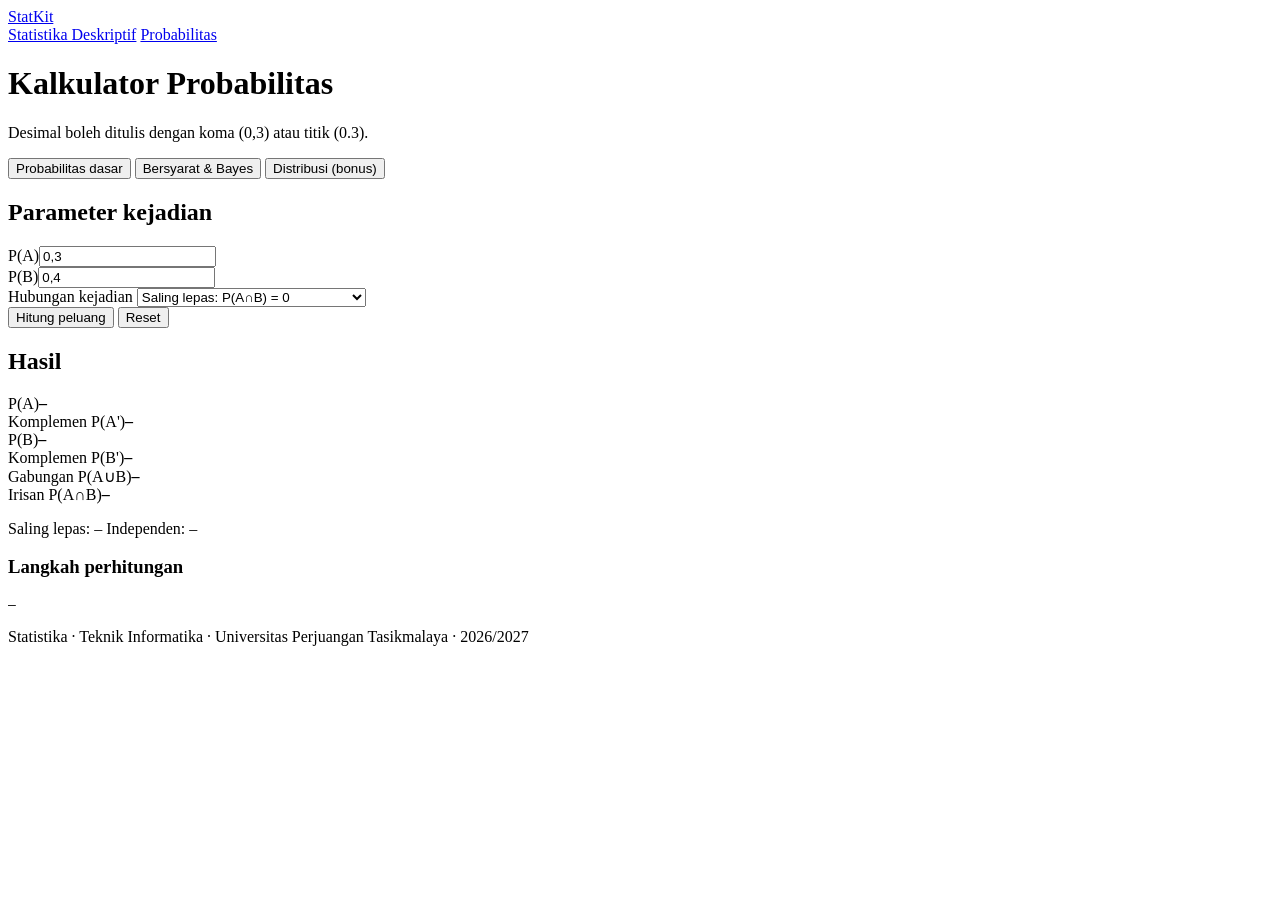
==== probabilitas.html @ f8755452 "update new statistika and probabilitas html" ====
<!DOCTYPE html>
<!--
  HALAMAN PROBABILITAS (SOAL 2): hanya kerangka HTML.
  - Gaya        -> css/probabilitas.css (sertakan aturan: [hidden]{display:none !important})
  - Perhitungan -> js/probalitas.js (fungsi murni tanpa akses DOM)
  - Penghubung  -> js/app.js (dipakai bersama halaman statistik, jadi
                   cek dulu apakah elemen ada sebelum memasang event)
  - Submenu memakai tombol [data-sub] yang menampilkan #panel-<nama>;
    elemen disembunyikan dengan atribut `hidden`, tab aktif memakai aria-selected="true".
-->
<html lang="id">

<head>
    <meta charset="utf-8">
    <meta name="viewport" content="width=device-width, initial-scale=1">
    <title>Probabilitas · StatKit</title>
    <link rel="stylesheet" href="css/probabilitas.css">
    <script src="js/probalitas.js" defer></script>
    <script src="js/app.js" defer></script>
</head>

<body>

    <!-- ============ HEADER & NAVIGASI ============ -->
    <header class="site-header">
        <div class="container">
            <a class="brand" href="statistika.html">StatKit</a>
            <nav class="main-nav" aria-label="Menu utama">
                <a href="statistika.html">Statistika Deskriptif</a>
                <a href="probabilitas.html" aria-current="page">Probabilitas</a>
            </nav>
        </div>
    </header>

    <main class="container">
        <header class="page-header">
            <h1>Kalkulator Probabilitas</h1>
            <p>Desimal boleh ditulis dengan koma (0,3) atau titik (0.3).</p>
        </header>

        <nav class="sub-nav" role="tablist" aria-label="Submenu probabilitas">
            <button id="sub-dasar" data-sub="dasar" role="tab" aria-selected="true">Probabilitas dasar</button>
            <button id="sub-bayes" data-sub="bayes" role="tab" aria-selected="false">Bersyarat &amp; Bayes</button>
            <button id="sub-distribusi" data-sub="distribusi" role="tab" aria-selected="false">Distribusi
                (bonus)</button>
        </nav>

        <!-- ============ A. PROBABILITAS DASAR ============ -->
        <div id="panel-dasar" class="panel layout">
            <form id="form-dasar" class="card" novalidate>
                <h2>Parameter kejadian</h2>
                <div class="field"><label for="input-pa">P(A)</label><input id="input-pa" inputmode="decimal"
                        value="0,3"></div>
                <div class="field"><label for="input-pb">P(B)</label><input id="input-pb" inputmode="decimal"
                        value="0,4"></div>
                <div class="field">
                    <label for="select-relasi">Hubungan kejadian</label>
                    <select id="select-relasi">
                        <option value="exclusive">Saling lepas: P(A∩B) = 0</option>
                        <option value="independent">Independen: P(A∩B) = P(A) × P(B)</option>
                        <option value="custom">P(A∩B) diketahui</option>
                    </select>
                </div>
                <div id="wrapper-pab" class="field" hidden>
                    <label for="input-pab">P(A∩B)</label><input id="input-pab" inputmode="decimal" value="0,1">
                </div>
                <div class="actions">
                    <button id="btn-hitung-prob" type="submit">Hitung peluang</button>
                    <button id="btn-reset-prob" type="button">Reset</button>
                </div>
                <p id="alert-prob" class="alert" role="alert" hidden></p>
            </form>

            <section class="card">
                <h2>Hasil</h2>
                <div class="kpi-grid">
                    <div class="kpi"><span class="kpi-label">P(A)</span><strong id="prob-pa">–</strong></div>
                    <div class="kpi"><span class="kpi-label">Komplemen P(A')</span><strong id="prob-pac">–</strong>
                    </div>
                    <div class="kpi"><span class="kpi-label">P(B)</span><strong id="prob-pb">–</strong></div>
                    <div class="kpi"><span class="kpi-label">Komplemen P(B')</span><strong id="prob-pbc">–</strong>
                    </div>
                    <div class="kpi"><span class="kpi-label">Gabungan P(A∪B)</span><strong id="prob-union">–</strong>
                    </div>
                    <div class="kpi"><span class="kpi-label">Irisan P(A∩B)</span><strong id="prob-inter">–</strong>
                    </div>
                </div>
                <p class="status">
                    <span id="chip-lepas">Saling lepas: –</span>
                    <span id="chip-independen">Independen: –</span>
                </p>
                <h3>Langkah perhitungan</h3>
                <pre id="formula-walkthrough">–</pre>
            </section>
        </div>

        <!-- ============ B. BERSYARAT & BAYES ============ -->
        <div id="panel-bayes" class="panel" hidden>
            <section class="card">
                <h2>Probabilitas bersyarat P(A|B)</h2>
                <p class="formula">P(A|B) = P(A∩B) / P(B)</p>
                <div class="field"><label for="input-cond-ab">P(A∩B)</label><input id="input-cond-ab"
                        inputmode="decimal" value="0,12"></div>
                <div class="field"><label for="input-cond-b">P(B)</label><input id="input-cond-b" inputmode="decimal"
                        value="0,4"></div>
                <button id="btn-cond" type="button">Hitung</button>
                <p>P(A|B) = <strong id="res-cond">–</strong></p>
                <p id="cond-interpretasi"></p>
                <p id="alert-cond" class="alert" role="alert" hidden></p>
            </section>

            <section class="card">
                <h2>Teorema Bayes: filter email phishing</h2>
                <p class="formula">P(Phishing|Ditandai) = P(Ditandai|Phishing) · P(Phishing) / P(Ditandai)</p>
                <div class="layout">
                    <form id="form-bayes" novalidate>
                        <div class="field"><label for="input-prevalensi">Prevalensi phishing (%)</label><input
                                id="input-prevalensi" inputmode="decimal" value="8"></div>
                        <div class="field"><label for="input-sensitivitas">Sensitivitas deteksi: P(Ditandai | Phishing)
                                (%)</label><input id="input-sensitivitas" inputmode="decimal" value="92"></div>
                        <div class="field"><label for="input-fpr">False positive: P(Ditandai | Email normal)
                                (%)</label><input id="input-fpr" inputmode="decimal" value="3"></div>
                        <div class="actions">
                            <button id="btn-bayes" type="submit">Analisis Bayes</button>
                            <button id="btn-reset-bayes" type="button">Reset</button>
                        </div>
                        <p id="alert-bayes" class="alert" role="alert" hidden></p>
                    </form>

                    <div class="results">
                        <div class="kpi-grid">
                            <div class="kpi"><span class="kpi-label">P(Ditandai)</span><strong
                                    id="bayes-pflag">–</strong></div>
                            <div class="kpi"><span class="kpi-label">P(Phishing | Ditandai)</span><strong
                                    id="bayes-posterior">–</strong></div>
                        </div>
                        <div class="proportion" aria-label="Komposisi email yang ditandai">
                            <div id="bar-tp" class="bar bar-tp" style="width:50%">–</div>
                            <div id="bar-fp" class="bar bar-fp" style="width:50%">–</div>
                        </div>
                        <aside class="callout">
                            <h3>Interpretasi</h3>
                            <p id="bayes-interpretasi">Tekan Analisis Bayes untuk melihat interpretasi hasil.</p>
                        </aside>
                    </div>
                </div>
            </section>
        </div>

        <!-- ============ BONUS: DISTRIBUSI ============ -->
        <div id="panel-distribusi" class="panel" hidden>
            <section class="card">
                <h2>Distribusi Binomial</h2>
                <p class="formula">P(X=k) = C(n,k) · pᵏ · (1−p)ⁿ⁻ᵏ</p>
                <div class="field"><label for="input-bin-n">n</label><input id="input-bin-n" inputmode="numeric"
                        value="10"></div>
                <div class="field"><label for="input-bin-p">p</label><input id="input-bin-p" inputmode="decimal"
                        value="0,5"></div>
                <div class="field"><label for="input-bin-k">k</label><input id="input-bin-k" inputmode="numeric"
                        value="5"></div>
                <button id="btn-bin" type="button">Hitung</button>
                <p>P(X = k) = <strong id="res-bin-eq">–</strong></p>
                <p>P(X ≤ k) = <strong id="res-bin-le">–</strong></p>
                <p id="alert-bin" class="alert" role="alert" hidden></p>
            </section>

            <section class="card">
                <h2>Distribusi Poisson</h2>
                <p class="formula">P(X=k) = λᵏ · e⁻ˡ / k!</p>
                <div class="field"><label for="input-poi-l">λ (rata-rata kejadian)</label><input id="input-poi-l"
                        inputmode="decimal" value="4,2"></div>
                <div class="field"><label for="input-poi-k">k</label><input id="input-poi-k" inputmode="numeric"
                        value="4"></div>
                <button id="btn-poi" type="button">Hitung</button>
                <p>P(X = k) = <strong id="res-poi-eq">–</strong></p>
                <p>P(X ≤ k) = <strong id="res-poi-le">–</strong></p>
                <p id="alert-poi" class="alert" role="alert" hidden></p>
            </section>
        </div>
    </main>

    <footer class="site-footer">
        <p>Statistika · Teknik Informatika · Universitas Perjuangan Tasikmalaya · 2026/2027</p>
    </footer>

</body>

</html>
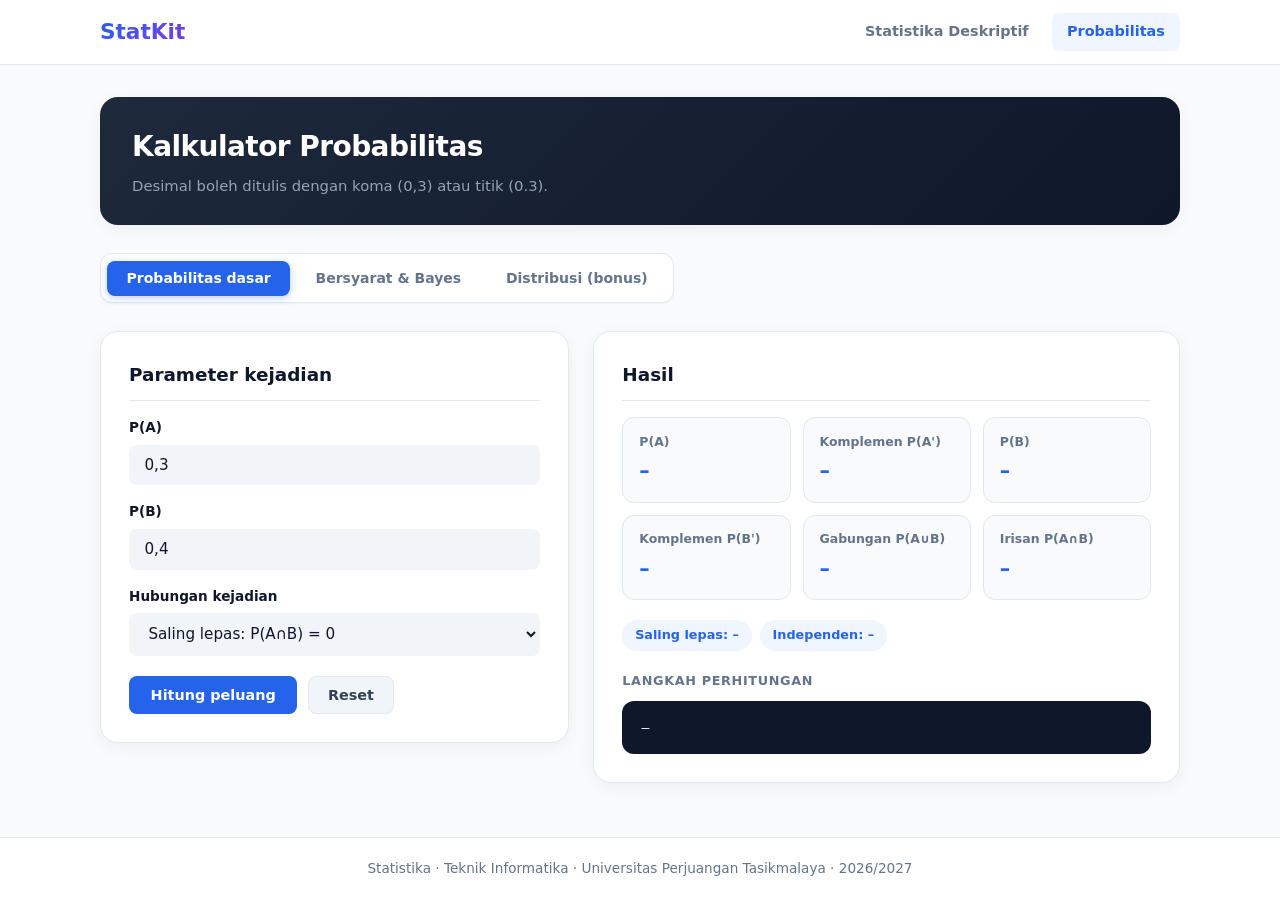
==== commit c2cc9aca: "update probabilitas.js" ====
--- a/probabilitas.html
+++ b/probabilitas.html
@@ -1,13 +1,4 @@
 <!DOCTYPE html>
-<!--
-  HALAMAN PROBABILITAS (SOAL 2): hanya kerangka HTML.
-  - Gaya        -> css/probabilitas.css (sertakan aturan: [hidden]{display:none !important})
-  - Perhitungan -> js/probalitas.js (fungsi murni tanpa akses DOM)
-  - Penghubung  -> js/app.js (dipakai bersama halaman statistik, jadi
-                   cek dulu apakah elemen ada sebelum memasang event)
-  - Submenu memakai tombol [data-sub] yang menampilkan #panel-<nama>;
-    elemen disembunyikan dengan atribut `hidden`, tab aktif memakai aria-selected="true".
--->
 <html lang="id">
 
 <head>
@@ -15,7 +6,7 @@
     <meta name="viewport" content="width=device-width, initial-scale=1">
     <title>Probabilitas · StatKit</title>
     <link rel="stylesheet" href="css/probabilitas.css">
-    <script src="js/probalitas.js" defer></script>
+    <script src="js/probabilitas.js" defer></script>
     <script src="js/app.js" defer></script>
 </head>
 
--- a/css/probabilitas.css
+++ b/css/probabilitas.css
@@ -0,0 +1,521 @@
+/* ==========================================================================
+   1. VARIABEL & TEMA WARNA
+   ========================================================================== */
+:root {
+    --primary: #2563eb;
+    --primary-dark: #1d4ed8;
+    --primary-tint: #eff6ff;
+    --accent: #7c3aed;
+    --success: #059669;
+    --warning: #d97706;
+    --danger: #dc2626;
+    --danger-tint: #fef2f2;
+
+    --bg-main: #f8fafc;
+    --bg-card: #ffffff;
+    --bg-field: #f1f5f9;
+
+    --text-dark: #0f172a;
+    --text-body: #334155;
+    --text-muted: #64748b;
+
+    --border: #e2e8f0;
+    --radius-sm: 8px;
+    --radius-md: 12px;
+    --radius-lg: 18px;
+    --radius-pill: 9999px;
+
+    --shadow: 0 4px 20px -2px rgba(15, 23, 42, 0.06);
+    --transition: all 0.2s cubic-bezier(0.4, 0, 0.2, 1);
+}
+
+/* ==========================================================================
+   2. RESET & STRUKTUR DASAR
+   ========================================================================== */
+*,
+*::before,
+*::after {
+    box-sizing: border-box;
+    margin: 0;
+    padding: 0;
+}
+
+body {
+    font-family: 'Inter', system-ui, -apple-system, sans-serif;
+    background-color: var(--bg-main);
+    color: var(--text-body);
+    line-height: 1.6;
+    min-height: 100vh;
+    display: flex;
+    flex-direction: column;
+}
+
+.container {
+    width: 100%;
+    max-width: 1120px;
+    margin: 0 auto;
+    padding: 0 1.25rem;
+}
+
+/* ==========================================================================
+   3. HEADER & NAVIGASI UTAMA
+   ========================================================================== */
+.site-header {
+    background-color: var(--bg-card);
+    border-bottom: 1px solid var(--border);
+    position: sticky;
+    top: 0;
+    z-index: 50;
+}
+
+.site-header .container {
+    display: flex;
+    align-items: center;
+    justify-content: space-between;
+    height: 64px;
+}
+
+.brand {
+    font-size: 1.35rem;
+    font-weight: 800;
+    text-decoration: none;
+    background: linear-gradient(135deg, var(--primary), var(--accent));
+    -webkit-background-clip: text;
+    -webkit-text-fill-color: transparent;
+}
+
+.main-nav {
+    display: flex;
+    gap: 0.5rem;
+}
+
+.main-nav a {
+    text-decoration: none;
+    color: var(--text-muted);
+    font-size: 0.9rem;
+    font-weight: 600;
+    padding: 0.45rem 0.95rem;
+    border-radius: var(--radius-sm);
+    transition: var(--transition);
+}
+
+.main-nav a:hover {
+    color: var(--text-dark);
+    background-color: var(--bg-field);
+}
+
+.main-nav a[aria-current="page"] {
+    color: var(--primary);
+    background-color: var(--primary-tint);
+}
+
+/* ==========================================================================
+   4. JUDUL HALAMAN & TAB SUB-NAVIGASI
+   ========================================================================== */
+main.container {
+    flex: 1;
+    padding-top: 2rem;
+    padding-bottom: 3rem;
+}
+
+.page-header {
+    background: linear-gradient(135deg, #1e293b 0%, #0f172a 100%);
+    color: #ffffff;
+    padding: 1.75rem 2rem;
+    border-radius: var(--radius-lg);
+    margin-bottom: 1.75rem;
+    box-shadow: var(--shadow);
+}
+
+.page-header h1 {
+    font-size: 1.75rem;
+    font-weight: 800;
+    letter-spacing: -0.02em;
+    margin-bottom: 0.25rem;
+}
+
+.page-header p {
+    color: #94a3b8;
+    font-size: 0.925rem;
+}
+
+.sub-nav {
+    display: inline-flex;
+    flex-wrap: wrap;
+    gap: 0.4rem;
+    background-color: var(--bg-card);
+    border: 1px solid var(--border);
+    padding: 0.4rem;
+    border-radius: var(--radius-md);
+    margin-bottom: 1.75rem;
+    box-shadow: 0 1px 2px rgba(0, 0, 0, 0.03);
+}
+
+.sub-nav button {
+    appearance: none;
+    border: none;
+    background: transparent;
+    padding: 0.6rem 1.2rem;
+    font-family: inherit;
+    font-size: 0.875rem;
+    font-weight: 600;
+    color: var(--text-muted);
+    border-radius: var(--radius-sm);
+    cursor: pointer;
+    transition: var(--transition);
+}
+
+.sub-nav button:hover {
+    color: var(--text-dark);
+}
+
+.sub-nav button[aria-selected="true"] {
+    background-color: var(--primary);
+    color: #ffffff;
+    box-shadow: 0 2px 8px rgba(37, 99, 235, 0.3);
+}
+
+/* ==========================================================================
+   5. GRID PANEL & KARTU (CARD)
+   ========================================================================== */
+.panel[hidden] {
+    display: none !important;
+}
+
+#panel-dasar.layout {
+    display: grid;
+    grid-template-columns: 1fr 1.25fr;
+    gap: 1.5rem;
+    align-items: start;
+}
+
+#panel-bayes:not([hidden]) {
+    display: grid;
+    gap: 1.5rem;
+}
+
+#panel-bayes .layout {
+    display: grid;
+    grid-template-columns: 1fr 1.25fr;
+    gap: 2rem;
+    align-items: start;
+}
+
+#panel-distribusi:not([hidden]) {
+    display: grid;
+    grid-template-columns: repeat(auto-fit, minmax(310px, 1fr));
+    gap: 1.5rem;
+    align-items: start;
+}
+
+.card {
+    background-color: var(--bg-card);
+    border: 1px solid var(--border);
+    border-radius: var(--radius-lg);
+    padding: 1.75rem;
+    box-shadow: var(--shadow);
+}
+
+.card h2 {
+    font-size: 1.15rem;
+    font-weight: 700;
+    color: var(--text-dark);
+    margin-bottom: 1rem;
+    padding-bottom: 0.65rem;
+    border-bottom: 1px solid var(--border);
+}
+
+.card h3 {
+    font-size: 0.8rem;
+    font-weight: 700;
+    text-transform: uppercase;
+    letter-spacing: 0.05em;
+    color: var(--text-muted);
+    margin: 1.25rem 0 0.6rem;
+}
+
+.formula {
+    font-family: 'JetBrains Mono', 'Fira Code', monospace;
+    font-size: 0.85rem;
+    font-weight: 600;
+    color: var(--accent);
+    background-color: #f5f3ff;
+    border: 1px solid #ddd6fe;
+    padding: 0.6rem 0.9rem;
+    border-radius: var(--radius-sm);
+    margin-bottom: 1.25rem;
+}
+
+/* ==========================================================================
+   6. FORMULIR, INPUT & TOMBOL
+   ========================================================================== */
+.field {
+    margin-bottom: 1rem;
+}
+
+.field[hidden] {
+    display: none;
+}
+
+.field label {
+    display: block;
+    font-size: 0.85rem;
+    font-weight: 600;
+    color: var(--text-dark);
+    margin-bottom: 0.35rem;
+}
+
+.field input,
+.field select {
+    width: 100%;
+    padding: 0.65rem 0.9rem;
+    font-family: inherit;
+    font-size: 0.95rem;
+    color: var(--text-dark);
+    background-color: var(--bg-field);
+    border: 1.5px solid transparent;
+    border-radius: var(--radius-sm);
+    transition: var(--transition);
+}
+
+.field input:focus,
+.field select:focus {
+    outline: none;
+    background-color: var(--bg-card);
+    border-color: var(--primary);
+    box-shadow: 0 0 0 3px rgba(37, 99, 235, 0.15);
+}
+
+.actions {
+    display: flex;
+    gap: 0.65rem;
+    margin-top: 1.25rem;
+}
+
+button[type="submit"],
+#btn-cond,
+#btn-bin,
+#btn-poi,
+#btn-norm {
+    background-color: var(--primary);
+    color: #ffffff;
+    border: none;
+    padding: 0.65rem 1.35rem;
+    font-family: inherit;
+    font-size: 0.9rem;
+    font-weight: 600;
+    border-radius: var(--radius-sm);
+    cursor: pointer;
+    transition: var(--transition);
+}
+
+button[type="submit"]:hover,
+#btn-cond:hover,
+#btn-bin:hover,
+#btn-poi:hover,
+#btn-norm:hover {
+    background-color: var(--primary-dark);
+    transform: translateY(-1px);
+}
+
+button[type="button"]:not(#btn-cond):not(#btn-bin):not(#btn-poi):not(#btn-norm) {
+    background-color: var(--bg-field);
+    color: var(--text-body);
+    border: 1px solid var(--border);
+    padding: 0.65rem 1.2rem;
+    font-family: inherit;
+    font-size: 0.9rem;
+    font-weight: 600;
+    border-radius: var(--radius-sm);
+    cursor: pointer;
+    transition: var(--transition);
+}
+
+button[type="button"]:not(#btn-cond):not(#btn-bin):not(#btn-poi):not(#btn-norm):hover {
+    background-color: #e2e8f0;
+}
+
+/* ==========================================================================
+   7. HASIL KPI, STATUS & WALKTHROUGH
+   ========================================================================== */
+.kpi-grid {
+    display: grid;
+    grid-template-columns: repeat(auto-fit, minmax(140px, 1fr));
+    gap: 0.75rem;
+    margin-bottom: 1.25rem;
+}
+
+.kpi {
+    background-color: var(--bg-main);
+    border: 1px solid var(--border);
+    border-radius: var(--radius-md);
+    padding: 0.85rem 1rem;
+    display: flex;
+    flex-direction: column;
+    gap: 0.2rem;
+}
+
+.kpi-label {
+    font-size: 0.78rem;
+    font-weight: 600;
+    color: var(--text-muted);
+}
+
+.kpi strong {
+    font-size: 1.3rem;
+    font-weight: 800;
+    color: var(--primary);
+    font-variant-numeric: tabular-nums;
+}
+
+/* Kotak Hasil P(A|B) & Distribusi */
+.card > p:has(strong) {
+    margin-top: 0.85rem;
+    padding: 0.75rem 1rem;
+    background-color: var(--primary-tint);
+    border: 1px solid #bfdbfe;
+    border-radius: var(--radius-sm);
+    display: flex;
+    justify-content: space-between;
+    align-items: center;
+    font-size: 0.925rem;
+    font-weight: 600;
+    color: var(--text-dark);
+}
+
+.card > p:has(strong) strong {
+    font-size: 1.15rem;
+    font-weight: 800;
+    color: var(--primary);
+}
+
+#cond-interpretasi:not(:empty) {
+    margin-top: 0.75rem;
+    font-size: 0.9rem;
+    color: var(--text-muted);
+}
+
+.status {
+    display: flex;
+    flex-wrap: wrap;
+    gap: 0.5rem;
+    margin-bottom: 1rem;
+}
+
+.status span {
+    font-size: 0.8rem;
+    font-weight: 600;
+    padding: 0.3rem 0.8rem;
+    border-radius: var(--radius-pill);
+    background-color: var(--primary-tint);
+    color: var(--primary);
+}
+
+#formula-walkthrough {
+    background-color: #0f172a;
+    color: #e2e8f0;
+    padding: 1rem 1.2rem;
+    border-radius: var(--radius-md);
+    font-family: 'JetBrains Mono', monospace;
+    font-size: 0.825rem;
+    line-height: 1.6;
+    white-space: pre-wrap;
+    overflow-x: auto;
+}
+
+/* ==========================================================================
+   8. VISUALISASI BAYES & CALLOUT
+   ========================================================================== */
+.proportion {
+    display: flex;
+    height: 32px;
+    border-radius: var(--radius-pill);
+    overflow: hidden;
+    background-color: var(--bg-field);
+    margin: 1.25rem 0;
+}
+
+.bar {
+    display: flex;
+    align-items: center;
+    justify-content: center;
+    font-size: 0.78rem;
+    font-weight: 700;
+    color: #ffffff;
+    white-space: nowrap;
+    padding: 0 0.5rem;
+    transition: width 0.4s ease;
+}
+
+.bar-tp {
+    background-color: var(--success);
+}
+
+.bar-fp {
+    background-color: var(--warning);
+}
+
+.callout {
+    background-color: var(--bg-main);
+    border: 1px solid var(--border);
+    border-left: 4px solid var(--primary);
+    border-radius: var(--radius-md);
+    padding: 1rem 1.2rem;
+}
+
+.callout h3 {
+    margin-top: 0;
+    color: var(--primary);
+}
+
+.callout p {
+    font-size: 0.9rem;
+    color: var(--text-body);
+}
+
+/* ==========================================================================
+   9. ALERT & FOOTER
+   ========================================================================== */
+.alert {
+    margin-top: 1rem;
+    padding: 0.7rem 1rem;
+    border-radius: var(--radius-sm);
+    background-color: var(--danger-tint);
+    color: var(--danger);
+    border: 1px solid #fecaca;
+    font-size: 0.85rem;
+    font-weight: 600;
+}
+
+.alert[hidden] {
+    display: none;
+}
+
+.site-footer {
+    background-color: var(--bg-card);
+    border-top: 1px solid var(--border);
+    text-align: center;
+    padding: 1.25rem;
+    color: var(--text-muted);
+    font-size: 0.85rem;
+}
+
+/* ==========================================================================
+   10. RESPONSIVE
+   ========================================================================== */
+@media (max-width: 820px) {
+    #panel-dasar.layout,
+    #panel-bayes .layout {
+        grid-template-columns: 1fr;
+    }
+
+    .sub-nav {
+        display: flex;
+        width: 100%;
+    }
+
+    .sub-nav button {
+        flex: 1;
+        text-align: center;
+    }
+}
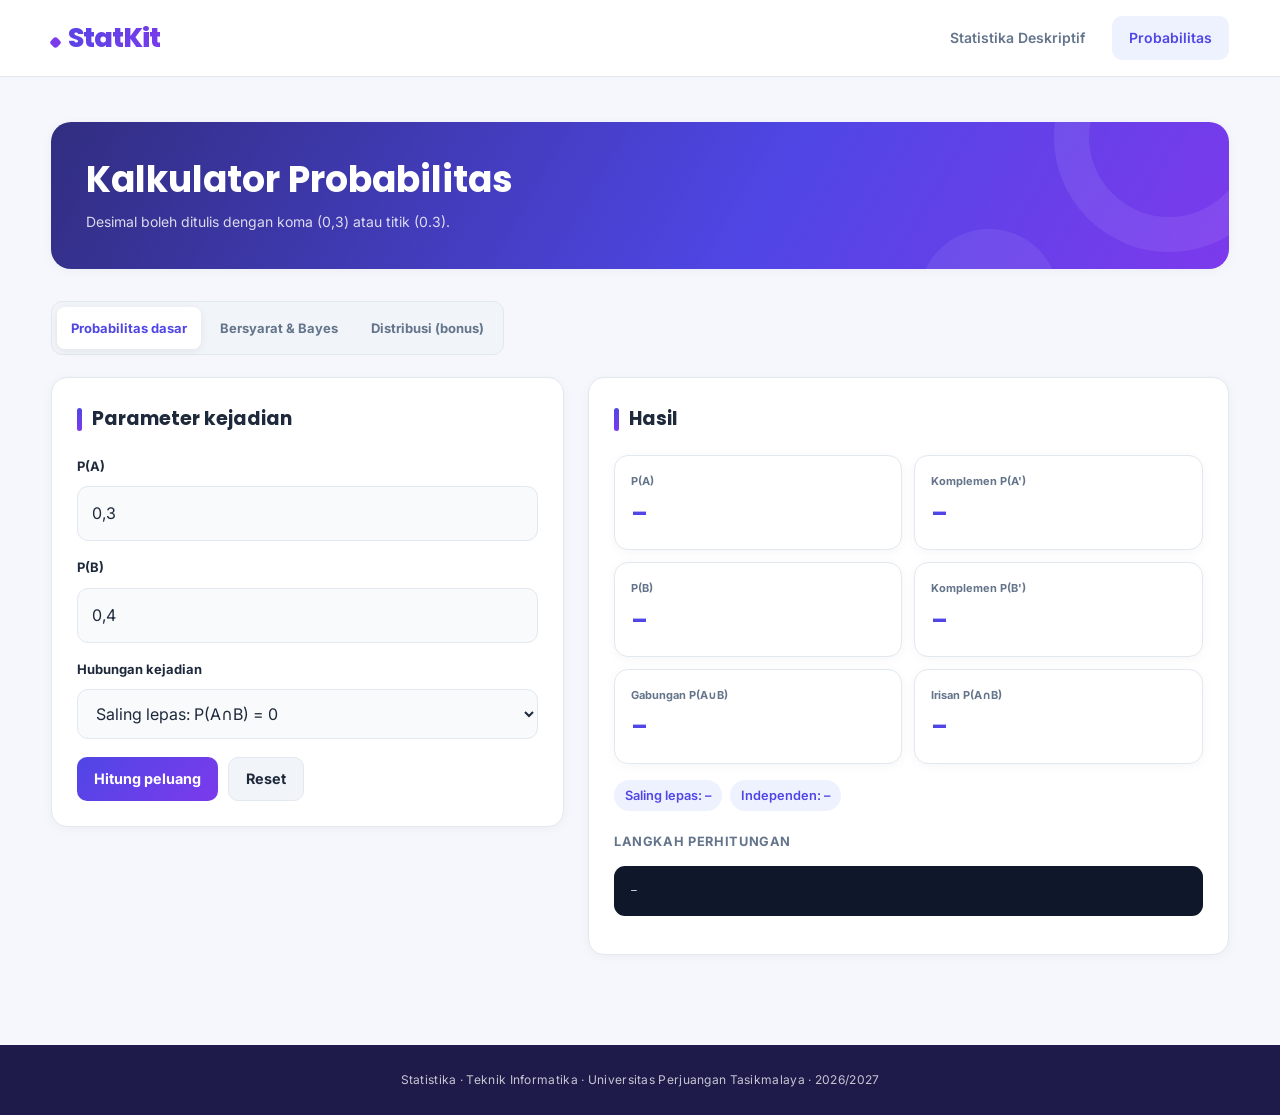
==== commit f614f76c: "update v1" ====
--- a/probabilitas.html
+++ b/probabilitas.html
@@ -1,4 +1,4 @@
-<!DOCTYPE html>
+﻿<!DOCTYPE html>
 <html lang="id">
 
 <head>
--- a/css/probabilitas.css
+++ b/css/probabilitas.css
@@ -1,521 +1,269 @@
-/* ==========================================================================
-   1. VARIABEL & TEMA WARNA
-   ========================================================================== */
+﻿/* Tema probabilitas diselaraskan dengan halaman statistika */
+@import url('https://fonts.googleapis.com/css2?family=Inter:wght@400;500;600;700;800&family=Poppins:wght@500;600;700;800&display=swap');
+
 :root {
-    --primary: #2563eb;
-    --primary-dark: #1d4ed8;
-    --primary-tint: #eff6ff;
-    --accent: #7c3aed;
-    --success: #059669;
-    --warning: #d97706;
-    --danger: #dc2626;
-    --danger-tint: #fef2f2;
-
-    --bg-main: #f8fafc;
-    --bg-card: #ffffff;
-    --bg-field: #f1f5f9;
-
-    --text-dark: #0f172a;
-    --text-body: #334155;
-    --text-muted: #64748b;
-
-    --border: #e2e8f0;
-    --radius-sm: 8px;
-    --radius-md: 12px;
-    --radius-lg: 18px;
-    --radius-pill: 9999px;
-
-    --shadow: 0 4px 20px -2px rgba(15, 23, 42, 0.06);
-    --transition: all 0.2s cubic-bezier(0.4, 0, 0.2, 1);
-}
-
-/* ==========================================================================
-   2. RESET & STRUKTUR DASAR
-   ========================================================================== */
-*,
-*::before,
-*::after {
-    box-sizing: border-box;
-    margin: 0;
-    padding: 0;
-}
-
+  --primary: #4f46e5;
+  --primary-dark: #3730a3;
+  --primary-tint: #eef2ff;
+  --accent: #7c3aed;
+  --success: #059669;
+  --warning: #d97706;
+  --danger: #dc2626;
+  --danger-tint: #fef2f2;
+  --bg-main: #f5f7fc;
+  --bg-card: #ffffff;
+  --bg-field: #f8fafc;
+  --text-dark: #1e293b;
+  --text-body: #1e293b;
+  --text-muted: #64748b;
+  --border: #e2e8f0;
+  --radius-sm: 8px;
+  --radius-md: 11px;
+  --radius-lg: 16px;
+  --shadow: 0 2px 12px rgba(15, 23, 42, .04);
+  --shadow-hover: 0 8px 20px rgba(79, 70, 229, .08);
+  --transition: all .2s ease;
+}
+
+*, *::before, *::after { box-sizing: border-box; }
+html { scroll-behavior: smooth; }
 body {
-    font-family: 'Inter', system-ui, -apple-system, sans-serif;
-    background-color: var(--bg-main);
-    color: var(--text-body);
-    line-height: 1.6;
-    min-height: 100vh;
-    display: flex;
-    flex-direction: column;
-}
-
-.container {
-    width: 100%;
-    max-width: 1120px;
-    margin: 0 auto;
-    padding: 0 1.25rem;
-}
-
-/* ==========================================================================
-   3. HEADER & NAVIGASI UTAMA
-   ========================================================================== */
+  display: flex;
+  min-height: 100vh;
+  flex-direction: column;
+  margin: 0;
+  color: var(--text-body);
+  background: var(--bg-main);
+  font-family: Inter, system-ui, -apple-system, "Segoe UI", sans-serif;
+  line-height: 1.7;
+}
+button, input, select { font: inherit; }
+button { cursor: pointer; }
+
+.container { width: min(1200px, 92%); margin-inline: auto; }
 .site-header {
-    background-color: var(--bg-card);
-    border-bottom: 1px solid var(--border);
-    position: sticky;
-    top: 0;
-    z-index: 50;
-}
-
-.site-header .container {
-    display: flex;
-    align-items: center;
-    justify-content: space-between;
-    height: 64px;
-}
-
+  position: sticky;
+  z-index: 100;
+  top: 0;
+  background: rgba(255, 255, 255, .95);
+  border-bottom: 1px solid var(--border);
+  backdrop-filter: blur(14px);
+  -webkit-backdrop-filter: blur(14px);
+}
+.site-header .container { display: flex; min-height: 76px; align-items: center; justify-content: space-between; gap: 20px; }
 .brand {
-    font-size: 1.35rem;
-    font-weight: 800;
-    text-decoration: none;
-    background: linear-gradient(135deg, var(--primary), var(--accent));
-    -webkit-background-clip: text;
-    -webkit-text-fill-color: transparent;
-}
-
-.main-nav {
-    display: flex;
-    gap: 0.5rem;
-}
-
+  color: var(--primary);
+  background: linear-gradient(135deg, var(--primary), var(--accent));
+  background-clip: text;
+  -webkit-background-clip: text;
+  -webkit-text-fill-color: transparent;
+  font-family: Poppins, Inter, sans-serif;
+  font-size: 27px;
+  font-weight: 800;
+  letter-spacing: -1px;
+  text-decoration: none;
+}
+.brand::before {
+  content: '';
+  display: inline-block;
+  width: 9px;
+  height: 9px;
+  margin-right: 8px;
+  border-radius: 3px;
+  background: var(--accent);
+  transform: rotate(45deg);
+}
+.main-nav { display: flex; flex-wrap: wrap; align-items: center; gap: 10px; }
 .main-nav a {
-    text-decoration: none;
-    color: var(--text-muted);
-    font-size: 0.9rem;
-    font-weight: 600;
-    padding: 0.45rem 0.95rem;
-    border-radius: var(--radius-sm);
-    transition: var(--transition);
-}
-
-.main-nav a:hover {
-    color: var(--text-dark);
-    background-color: var(--bg-field);
-}
-
-.main-nav a[aria-current="page"] {
-    color: var(--primary);
-    background-color: var(--primary-tint);
-}
-
-/* ==========================================================================
-   4. JUDUL HALAMAN & TAB SUB-NAVIGASI
-   ========================================================================== */
-main.container {
-    flex: 1;
-    padding-top: 2rem;
-    padding-bottom: 3rem;
-}
-
+  padding: 10px 17px;
+  border-radius: 10px;
+  color: var(--text-muted);
+  font-size: 14px;
+  font-weight: 600;
+  text-decoration: none;
+  transition: var(--transition);
+}
+.main-nav a:hover { color: var(--primary); background: var(--primary-tint); }
+.main-nav a[aria-current="page"] { color: var(--primary); background: var(--primary-tint); }
+
+main.container { flex: 1; padding-top: 45px; padding-bottom: 60px; }
 .page-header {
-    background: linear-gradient(135deg, #1e293b 0%, #0f172a 100%);
-    color: #ffffff;
-    padding: 1.75rem 2rem;
-    border-radius: var(--radius-lg);
-    margin-bottom: 1.75rem;
-    box-shadow: var(--shadow);
-}
-
-.page-header h1 {
-    font-size: 1.75rem;
-    font-weight: 800;
-    letter-spacing: -0.02em;
-    margin-bottom: 0.25rem;
-}
-
-.page-header p {
-    color: #94a3b8;
-    font-size: 0.925rem;
-}
-
+  position: relative;
+  overflow: hidden;
+  margin-bottom: 32px;
+  padding: 35px;
+  border-radius: 20px;
+  color: white;
+  background: linear-gradient(120deg, #312e81, #4f46e5 60%, #7c3aed);
+  box-shadow: var(--shadow);
+}
+.page-header::before,
+.page-header::after {
+  content: '';
+  position: absolute;
+  border-radius: 50%;
+  pointer-events: none;
+}
+.page-header::before {
+  top: -100px;
+  right: -55px;
+  width: 230px;
+  height: 230px;
+  border: 35px solid rgba(255, 255, 255, .08);
+}
+.page-header::after {
+  right: 170px;
+  bottom: -100px;
+  width: 140px;
+  height: 140px;
+  background: rgba(255, 255, 255, .07);
+}
+.page-header h1 { position: relative; z-index: 1; margin: 0 0 8px; font-family: Poppins, Inter, sans-serif; font-size: clamp(26px, 4vw, 36px); font-weight: 700; line-height: 1.25; }
+.page-header p { position: relative; z-index: 1; margin: 0; color: rgba(255, 255, 255, .82); font-size: 14px; }
 .sub-nav {
-    display: inline-flex;
-    flex-wrap: wrap;
-    gap: 0.4rem;
-    background-color: var(--bg-card);
-    border: 1px solid var(--border);
-    padding: 0.4rem;
-    border-radius: var(--radius-md);
-    margin-bottom: 1.75rem;
-    box-shadow: 0 1px 2px rgba(0, 0, 0, 0.03);
-}
-
+  display: inline-flex;
+  flex-wrap: wrap;
+  gap: 5px;
+  margin-bottom: 22px;
+  padding: 5px;
+  border: 1px solid var(--border);
+  border-radius: 11px;
+  background: #f1f5f9;
+}
 .sub-nav button {
-    appearance: none;
-    border: none;
-    background: transparent;
-    padding: 0.6rem 1.2rem;
-    font-family: inherit;
-    font-size: 0.875rem;
-    font-weight: 600;
-    color: var(--text-muted);
-    border-radius: var(--radius-sm);
-    cursor: pointer;
-    transition: var(--transition);
-}
-
-.sub-nav button:hover {
-    color: var(--text-dark);
-}
-
-.sub-nav button[aria-selected="true"] {
-    background-color: var(--primary);
-    color: #ffffff;
-    box-shadow: 0 2px 8px rgba(37, 99, 235, 0.3);
-}
-
-/* ==========================================================================
-   5. GRID PANEL & KARTU (CARD)
-   ========================================================================== */
-.panel[hidden] {
-    display: none !important;
-}
-
-#panel-dasar.layout {
-    display: grid;
-    grid-template-columns: 1fr 1.25fr;
-    gap: 1.5rem;
-    align-items: start;
-}
-
-#panel-bayes:not([hidden]) {
-    display: grid;
-    gap: 1.5rem;
-}
-
-#panel-bayes .layout {
-    display: grid;
-    grid-template-columns: 1fr 1.25fr;
-    gap: 2rem;
-    align-items: start;
-}
-
-#panel-distribusi:not([hidden]) {
-    display: grid;
-    grid-template-columns: repeat(auto-fit, minmax(310px, 1fr));
-    gap: 1.5rem;
-    align-items: start;
-}
-
+  appearance: none;
+  padding: 10px 14px;
+  border: 0;
+  border-radius: 8px;
+  color: var(--text-muted);
+  background: transparent;
+  font-size: 13px;
+  font-weight: 700;
+  transition: var(--transition);
+}
+.sub-nav button:hover { color: var(--primary); }
+.sub-nav button[aria-selected="true"] { color: var(--primary); background: white; box-shadow: 0 2px 8px rgba(15, 23, 42, .07); }
+.panel[hidden], [hidden] { display: none !important; }
+.layout { display: grid; grid-template-columns: minmax(280px, 1fr) minmax(0, 1.25fr); align-items: start; gap: 24px; }
+#panel-bayes:not([hidden]) { display: grid; grid-template-columns: minmax(0, 1fr); align-items: start; gap: 24px; }
+#panel-bayes .layout { grid-template-columns: minmax(0, .9fr) minmax(0, 1.1fr); gap: 20px; }
+#panel-bayes .layout > form,
+#panel-bayes .layout > .results {
+  min-width: 0;
+  padding: 20px;
+  border: 1px solid var(--border);
+  border-radius: var(--radius-md);
+  background: #f8fafc;
+}
+#panel-distribusi:not([hidden]) { display: grid; grid-template-columns: repeat(2, minmax(0, 1fr)); align-items: start; gap: 24px; }
 .card {
-    background-color: var(--bg-card);
-    border: 1px solid var(--border);
-    border-radius: var(--radius-lg);
-    padding: 1.75rem;
-    box-shadow: var(--shadow);
-}
-
-.card h2 {
-    font-size: 1.15rem;
-    font-weight: 700;
-    color: var(--text-dark);
-    margin-bottom: 1rem;
-    padding-bottom: 0.65rem;
-    border-bottom: 1px solid var(--border);
-}
-
-.card h3 {
-    font-size: 0.8rem;
-    font-weight: 700;
-    text-transform: uppercase;
-    letter-spacing: 0.05em;
-    color: var(--text-muted);
-    margin: 1.25rem 0 0.6rem;
-}
-
-.formula {
-    font-family: 'JetBrains Mono', 'Fira Code', monospace;
-    font-size: 0.85rem;
-    font-weight: 600;
-    color: var(--accent);
-    background-color: #f5f3ff;
-    border: 1px solid #ddd6fe;
-    padding: 0.6rem 0.9rem;
-    border-radius: var(--radius-sm);
-    margin-bottom: 1.25rem;
-}
-
-/* ==========================================================================
-   6. FORMULIR, INPUT & TOMBOL
-   ========================================================================== */
-.field {
-    margin-bottom: 1rem;
-}
-
-.field[hidden] {
-    display: none;
-}
-
-.field label {
-    display: block;
-    font-size: 0.85rem;
-    font-weight: 600;
-    color: var(--text-dark);
-    margin-bottom: 0.35rem;
-}
-
-.field input,
-.field select {
-    width: 100%;
-    padding: 0.65rem 0.9rem;
-    font-family: inherit;
-    font-size: 0.95rem;
-    color: var(--text-dark);
-    background-color: var(--bg-field);
-    border: 1.5px solid transparent;
-    border-radius: var(--radius-sm);
-    transition: var(--transition);
-}
-
-.field input:focus,
-.field select:focus {
-    outline: none;
-    background-color: var(--bg-card);
-    border-color: var(--primary);
-    box-shadow: 0 0 0 3px rgba(37, 99, 235, 0.15);
-}
-
-.actions {
-    display: flex;
-    gap: 0.65rem;
-    margin-top: 1.25rem;
-}
-
-button[type="submit"],
-#btn-cond,
-#btn-bin,
-#btn-poi,
-#btn-norm {
-    background-color: var(--primary);
-    color: #ffffff;
-    border: none;
-    padding: 0.65rem 1.35rem;
-    font-family: inherit;
-    font-size: 0.9rem;
-    font-weight: 600;
-    border-radius: var(--radius-sm);
-    cursor: pointer;
-    transition: var(--transition);
-}
-
-button[type="submit"]:hover,
-#btn-cond:hover,
-#btn-bin:hover,
-#btn-poi:hover,
-#btn-norm:hover {
-    background-color: var(--primary-dark);
-    transform: translateY(-1px);
-}
-
-button[type="button"]:not(#btn-cond):not(#btn-bin):not(#btn-poi):not(#btn-norm) {
-    background-color: var(--bg-field);
-    color: var(--text-body);
-    border: 1px solid var(--border);
-    padding: 0.65rem 1.2rem;
-    font-family: inherit;
-    font-size: 0.9rem;
-    font-weight: 600;
-    border-radius: var(--radius-sm);
-    cursor: pointer;
-    transition: var(--transition);
-}
-
-button[type="button"]:not(#btn-cond):not(#btn-bin):not(#btn-poi):not(#btn-norm):hover {
-    background-color: #e2e8f0;
-}
-
-/* ==========================================================================
-   7. HASIL KPI, STATUS & WALKTHROUGH
-   ========================================================================== */
-.kpi-grid {
-    display: grid;
-    grid-template-columns: repeat(auto-fit, minmax(140px, 1fr));
-    gap: 0.75rem;
-    margin-bottom: 1.25rem;
-}
-
-.kpi {
-    background-color: var(--bg-main);
-    border: 1px solid var(--border);
-    border-radius: var(--radius-md);
-    padding: 0.85rem 1rem;
-    display: flex;
-    flex-direction: column;
-    gap: 0.2rem;
-}
-
-.kpi-label {
-    font-size: 0.78rem;
-    font-weight: 600;
-    color: var(--text-muted);
-}
-
-.kpi strong {
-    font-size: 1.3rem;
-    font-weight: 800;
-    color: var(--primary);
-    font-variant-numeric: tabular-nums;
-}
-
-/* Kotak Hasil P(A|B) & Distribusi */
-.card > p:has(strong) {
-    margin-top: 0.85rem;
-    padding: 0.75rem 1rem;
-    background-color: var(--primary-tint);
-    border: 1px solid #bfdbfe;
-    border-radius: var(--radius-sm);
-    display: flex;
-    justify-content: space-between;
-    align-items: center;
-    font-size: 0.925rem;
-    font-weight: 600;
-    color: var(--text-dark);
-}
-
-.card > p:has(strong) strong {
-    font-size: 1.15rem;
-    font-weight: 800;
-    color: var(--primary);
-}
-
-#cond-interpretasi:not(:empty) {
-    margin-top: 0.75rem;
-    font-size: 0.9rem;
-    color: var(--text-muted);
-}
-
-.status {
-    display: flex;
-    flex-wrap: wrap;
-    gap: 0.5rem;
-    margin-bottom: 1rem;
-}
-
-.status span {
-    font-size: 0.8rem;
-    font-weight: 600;
-    padding: 0.3rem 0.8rem;
-    border-radius: var(--radius-pill);
-    background-color: var(--primary-tint);
-    color: var(--primary);
-}
-
-#formula-walkthrough {
-    background-color: #0f172a;
-    color: #e2e8f0;
-    padding: 1rem 1.2rem;
-    border-radius: var(--radius-md);
-    font-family: 'JetBrains Mono', monospace;
-    font-size: 0.825rem;
-    line-height: 1.6;
-    white-space: pre-wrap;
-    overflow-x: auto;
-}
-
-/* ==========================================================================
-   8. VISUALISASI BAYES & CALLOUT
-   ========================================================================== */
-.proportion {
-    display: flex;
-    height: 32px;
-    border-radius: var(--radius-pill);
-    overflow: hidden;
-    background-color: var(--bg-field);
-    margin: 1.25rem 0;
-}
-
-.bar {
-    display: flex;
-    align-items: center;
-    justify-content: center;
-    font-size: 0.78rem;
-    font-weight: 700;
-    color: #ffffff;
-    white-space: nowrap;
-    padding: 0 0.5rem;
-    transition: width 0.4s ease;
-}
-
-.bar-tp {
-    background-color: var(--success);
-}
-
-.bar-fp {
-    background-color: var(--warning);
-}
-
-.callout {
-    background-color: var(--bg-main);
-    border: 1px solid var(--border);
-    border-left: 4px solid var(--primary);
-    border-radius: var(--radius-md);
-    padding: 1rem 1.2rem;
-}
-
-.callout h3 {
-    margin-top: 0;
-    color: var(--primary);
-}
-
-.callout p {
-    font-size: 0.9rem;
-    color: var(--text-body);
-}
-
-/* ==========================================================================
-   9. ALERT & FOOTER
-   ========================================================================== */
-.alert {
-    margin-top: 1rem;
-    padding: 0.7rem 1rem;
-    border-radius: var(--radius-sm);
-    background-color: var(--danger-tint);
-    color: var(--danger);
-    border: 1px solid #fecaca;
-    font-size: 0.85rem;
-    font-weight: 600;
-}
-
-.alert[hidden] {
-    display: none;
-}
-
-.site-footer {
-    background-color: var(--bg-card);
-    border-top: 1px solid var(--border);
-    text-align: center;
-    padding: 1.25rem;
-    color: var(--text-muted);
-    font-size: 0.85rem;
-}
-
-/* ==========================================================================
-   10. RESPONSIVE
-   ========================================================================== */
-@media (max-width: 820px) {
-    #panel-dasar.layout,
-    #panel-bayes .layout {
-        grid-template-columns: 1fr;
-    }
-
-    .sub-nav {
-        display: flex;
-        width: 100%;
-    }
-
-    .sub-nav button {
-        flex: 1;
-        text-align: center;
-    }
-}+  min-width: 0;
+  padding: 25px;
+  border: 1px solid var(--border);
+  border-radius: var(--radius-lg);
+  background: var(--bg-card);
+  box-shadow: var(--shadow);
+  transition: box-shadow .25s ease;
+}
+.card:hover { box-shadow: var(--shadow-hover); }
+.card h2 { display: flex; align-items: center; gap: 10px; margin: 0 0 20px; color: var(--text-dark); font-family: Poppins, Inter, sans-serif; font-size: 19px; font-weight: 700; }
+.card h2::before { content: ''; width: 5px; height: 23px; flex: 0 0 auto; border-radius: 5px; background: linear-gradient(to bottom, var(--primary), var(--accent)); }
+.card h3 { margin: 20px 0 9px; color: var(--text-muted); font-size: .8rem; font-weight: 700; letter-spacing: .05em; text-transform: uppercase; }
+.card p { color: var(--text-body); }
+.field { margin-bottom: 15px; }
+.field[hidden] { display: none; }
+.field label { display: block; margin-bottom: 9px; color: var(--text-dark); font-size: 13px; font-weight: 700; }
+.field input, .field select {
+  width: 100%;
+  min-height: 44px;
+  padding: 13px 14px;
+  border: 1px solid var(--border);
+  border-radius: 11px;
+  outline: none;
+  color: var(--text-dark);
+  background: var(--bg-field);
+  transition: var(--transition);
+}
+.field input:focus, .field select:focus { border-color: var(--primary); background: white; box-shadow: 0 0 0 4px rgba(79, 70, 229, .1); }
+.actions { display: flex; flex-wrap: wrap; gap: 10px; margin-top: 18px; }
+.actions button, #btn-cond, #btn-bin, #btn-poi {
+  min-height: 42px;
+  padding: 9px 17px;
+  border: 0;
+  border-radius: 10px;
+  color: white;
+  background: linear-gradient(135deg, var(--primary), var(--accent));
+  font-size: .9rem;
+  font-weight: 700;
+  transition: var(--transition);
+}
+.actions button:hover, #btn-cond:hover, #btn-bin:hover, #btn-poi:hover { box-shadow: 0 5px 14px rgba(79, 70, 229, .2); transform: translateY(-1px); }
+.actions button[type="button"] { border: 1px solid var(--border); color: var(--text-body); background: #f1f5f9; }
+.actions button[type="button"]:hover { background: #e2e8f0; box-shadow: none; }
+#btn-cond, #btn-bin, #btn-poi { margin-top: 2px; }
+.alert { margin-top: 14px; padding: 10px 13px; border: 1px solid #fecaca; border-radius: var(--radius-sm); color: var(--danger) !important; background: var(--danger-tint); font-size: .86rem; font-weight: 600; }
+.kpi-grid { display: grid; grid-template-columns: repeat(2, minmax(0, 1fr)); gap: 12px; margin-bottom: 16px; }
+.kpi { display: flex; min-width: 0; flex-direction: column; gap: 3px; padding: 16px; border: 1px solid var(--border); border-radius: 14px; background: white; box-shadow: var(--shadow); }
+.kpi-label { color: var(--text-muted); font-size: 11px; font-weight: 700; }
+.kpi strong { color: var(--primary); font-family: Poppins, Inter, sans-serif; font-size: clamp(17px, 2vw, 23px); font-weight: 700; font-variant-numeric: tabular-nums; overflow-wrap: anywhere; }
+.card > p:has(strong) { display: flex; align-items: center; justify-content: space-between; gap: 12px; margin-top: 12px; padding: 11px 14px; border: 1px solid #c7d2fe; border-radius: var(--radius-sm); color: var(--text-dark); background: var(--primary-tint); font-size: .92rem; font-weight: 600; }
+.card > p:has(strong) strong { color: var(--primary); font-size: 1.1rem; }
+#cond-interpretasi:not(:empty) { margin-top: 10px; color: var(--text-muted); font-size: .9rem; }
+.status { display: flex; flex-wrap: wrap; gap: 8px; margin: 0 0 15px; }
+.status span { padding: 5px 11px; border-radius: 999px; color: var(--primary); background: var(--primary-tint); font-size: .8rem; font-weight: 600; }
+#formula-walkthrough { overflow-x: auto; padding: 14px 16px; border-radius: var(--radius-md); color: #e2e8f0; background: #0f172a; font: .82rem/1.65 ui-monospace, SFMono-Regular, Consolas, monospace; white-space: pre-wrap; }
+.formula { margin: 0 0 16px; padding: 10px 13px; border: 1px solid #ddd6fe; border-radius: var(--radius-sm); color: var(--accent) !important; background: #f5f3ff; font: 600 .84rem/1.6 ui-monospace, SFMono-Regular, Consolas, monospace; overflow-wrap: anywhere; }
+.proportion { display: flex; min-height: 34px; overflow: hidden; margin: 15px 0; border-radius: 999px; background: var(--bg-field); }
+.bar { display: flex; min-width: 0; align-items: center; justify-content: center; padding: 0 7px; color: white; font-size: .76rem; font-weight: 700; text-align: center; overflow-wrap: anywhere; transition: width .3s ease; }
+.bar-tp { background: var(--success); }
+.bar-fp { background: var(--warning); }
+.callout { padding: 14px 16px; border: 1px solid var(--border); border-left: 4px solid var(--primary); border-radius: var(--radius-md); background: var(--bg-main); }
+.callout h3 { margin: 0 0 4px; color: var(--primary); }
+.callout p { margin: 0; color: var(--text-body); font-size: .9rem; }
+.site-footer { margin-top: 30px; padding: 25px 15px; color: rgba(255, 255, 255, .75); background: #1e1b4b; font-size: 12px; text-align: center; }
+.site-footer p { margin: 0; letter-spacing: .3px; }
+
+@media (max-width: 1000px) {
+  .layout, #panel-bayes:not([hidden]), #panel-bayes .layout, #panel-distribusi:not([hidden]) { grid-template-columns: 1fr; }
+  .sub-nav { display: flex; width: 100%; }
+  .sub-nav button { flex: 1; text-align: center; }
+}
+@media (max-width: 600px) {
+  .site-header .container { min-height: 68px; flex-wrap: wrap; gap: 8px; padding-block: 10px; }
+  .brand { font-size: 23px; }
+  .main-nav { gap: 4px; }
+  .main-nav a { padding: 8px 10px; font-size: 11px; }
+  main.container { padding-top: 25px; padding-bottom: 35px; }
+  .page-header { padding: 25px 20px; margin-bottom: 22px; }
+  .page-header h1 { font-size: 25px; }
+  .page-header p { font-size: 12px; }
+  .sub-nav { display: grid; grid-template-columns: 1fr; gap: 3px; }
+  .sub-nav button { text-align: left; }
+  .card { padding: 19px; }
+  .kpi-grid { gap: 8px; }
+  .kpi { padding: 10px; }
+  .actions button { flex: 1 1 auto; }
+}
+
+@media (max-width: 380px) {
+  .main-nav a { padding: 7px; font-size: 10px; }
+  .kpi strong { font-size: 17px; }
+}
+
+button:focus-visible,
+a:focus-visible,
+input:focus-visible,
+select:focus-visible {
+  outline: 3px solid rgba(79, 70, 229, .3);
+  outline-offset: 3px;
+}
+
+@media (prefers-reduced-motion: reduce) {
+  *,
+  *::before,
+  *::after {
+    scroll-behavior: auto !important;
+    animation-duration: .01ms !important;
+    transition-duration: .01ms !important;
+  }
+}
